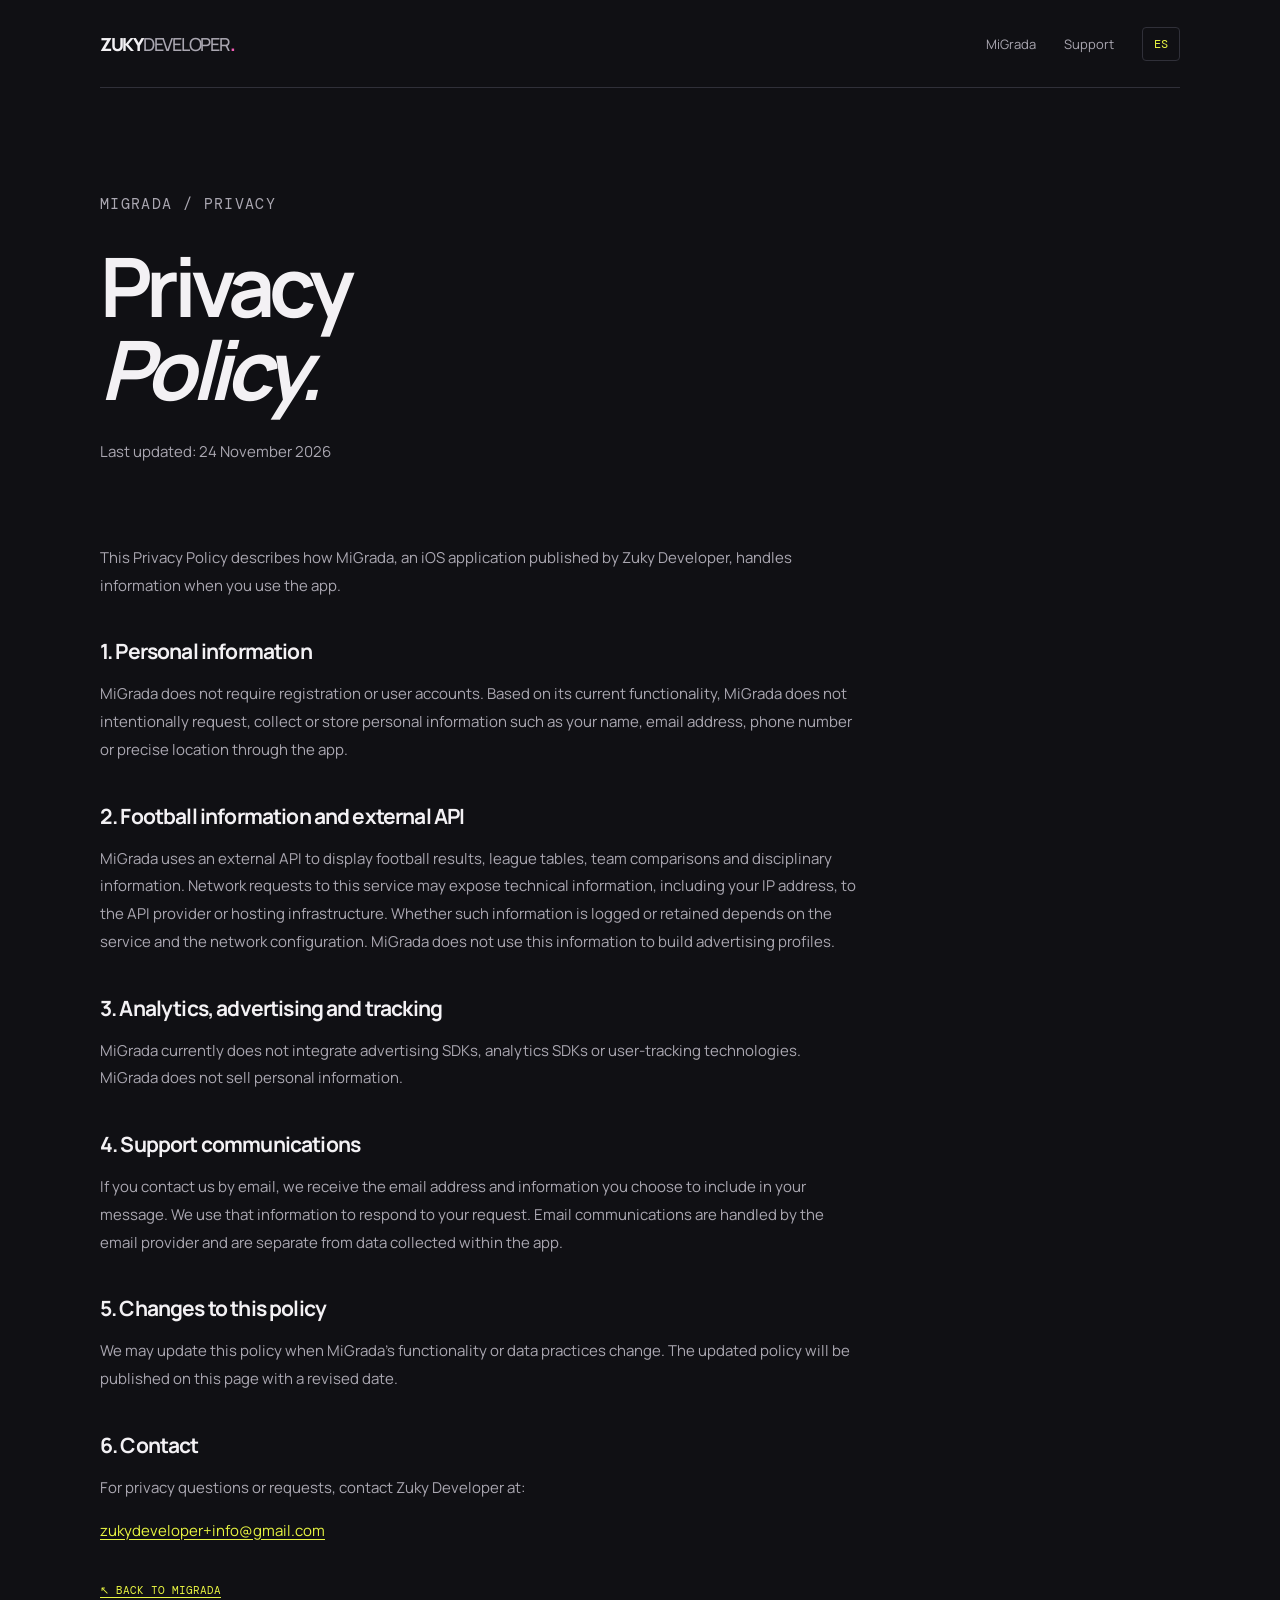
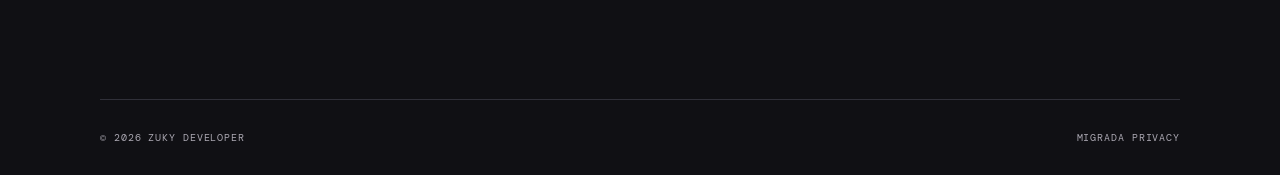
==== apps/migrada/privacy/index.html @ 8ae68ed9 "Add bilingual MiGrada privacy policy" ====
<!doctype html>
<html lang="es">
<head>
  <meta charset="utf-8"><meta name="viewport" content="width=device-width, initial-scale=1">
  <meta name="theme-color" content="#101014">
  <meta name="description" content="Política de privacidad de MiGrada / MiGrada Privacy Policy">
  <title>Política de privacidad de MiGrada — Zuky Developer</title>
  <link rel="stylesheet" href="/assets/site.css"><link rel="icon" href="/assets/favicon.svg">
</head>
<body>
<header class="site-header wrap">
  <a class="wordmark" href="/">ZUKY<span>DEVELOPER</span><i>.</i></a>
  <nav><a href="/apps/migrada/">MiGrada</a><a href="/apps/migrada/support/" data-en="Support" data-es="Soporte">Soporte</a><button class="lang-switch" type="button" aria-label="Change language">EN</button></nav>
</header>
<main class="wrap">
  <section class="page-hero">
    <p class="eyebrow">MIGRADA / PRIVACY</p>
    <h1 data-en="Privacy<br><em>Policy.</em>" data-es="Política de<br><em>privacidad.</em>">Política de<br><em>privacidad.</em></h1>
    <p data-en="Last updated: 24 November 2026" data-es="Última actualización: 24 de noviembre de 2026">Última actualización: 24 de noviembre de 2026</p>
  </section>
  <section class="content">
    <p data-en="This Privacy Policy describes how MiGrada, an iOS application published by Zuky Developer, handles information when you use the app." data-es="Esta Política de Privacidad describe cómo MiGrada, una aplicación para iOS publicada por Zuky Developer, trata la información cuando utilizas la aplicación.">Esta Política de Privacidad describe cómo MiGrada, una aplicación para iOS publicada por Zuky Developer, trata la información cuando utilizas la aplicación.</p>
    <h2 data-en="1. Personal information" data-es="1. Información personal">1. Información personal</h2>
    <p data-en="MiGrada does not require registration or user accounts. Based on its current functionality, MiGrada does not intentionally request, collect or store personal information such as your name, email address, phone number or precise location through the app." data-es="MiGrada no requiere registro ni cuentas de usuario. Según su funcionamiento actual, MiGrada no solicita, recopila ni almacena intencionadamente información personal como tu nombre, dirección de correo electrónico, número de teléfono o ubicación precisa a través de la aplicación.">MiGrada no requiere registro ni cuentas de usuario. Según su funcionamiento actual, MiGrada no solicita, recopila ni almacena intencionadamente información personal como tu nombre, dirección de correo electrónico, número de teléfono o ubicación precisa a través de la aplicación.</p>
    <h2 data-en="2. Football information and external API" data-es="2. Información de fútbol y API externa">2. Información de fútbol y API externa</h2>
    <p data-en="MiGrada uses an external API to display football results, league tables, team comparisons and disciplinary information. Network requests to this service may expose technical information, including your IP address, to the API provider or hosting infrastructure. Whether such information is logged or retained depends on the service and the network configuration. MiGrada does not use this information to build advertising profiles." data-es="MiGrada utiliza una API externa para mostrar resultados de fútbol, clasificaciones, comparativas entre equipos e información disciplinaria. Las solicitudes de red a este servicio pueden revelar información técnica, incluida tu dirección IP, al proveedor de la API o a la infraestructura de alojamiento. El posible registro o conservación de esa información depende del servicio y de la configuración de red. MiGrada no utiliza esta información para crear perfiles publicitarios.">MiGrada utiliza una API externa para mostrar resultados de fútbol, clasificaciones, comparativas entre equipos e información disciplinaria. Las solicitudes de red a este servicio pueden revelar información técnica, incluida tu dirección IP, al proveedor de la API o a la infraestructura de alojamiento. El posible registro o conservación de esa información depende del servicio y de la configuración de red. MiGrada no utiliza esta información para crear perfiles publicitarios.</p>
    <h2 data-en="3. Analytics, advertising and tracking" data-es="3. Analítica, publicidad y seguimiento">3. Analítica, publicidad y seguimiento</h2>
    <p data-en="MiGrada currently does not integrate advertising SDKs, analytics SDKs or user-tracking technologies. MiGrada does not sell personal information." data-es="Actualmente, MiGrada no integra SDK de publicidad, SDK de analítica ni tecnologías de seguimiento de usuarios. MiGrada no vende información personal.">Actualmente, MiGrada no integra SDK de publicidad, SDK de analítica ni tecnologías de seguimiento de usuarios. MiGrada no vende información personal.</p>
    <h2 data-en="4. Support communications" data-es="4. Comunicaciones de soporte">4. Comunicaciones de soporte</h2>
    <p data-en="If you contact us by email, we receive the email address and information you choose to include in your message. We use that information to respond to your request. Email communications are handled by the email provider and are separate from data collected within the app." data-es="Si contactas con nosotros por correo electrónico, recibimos tu dirección de correo y la información que decidas incluir en el mensaje. Utilizamos esa información para responder a tu solicitud. Las comunicaciones por correo son gestionadas por el proveedor de correo y son independientes de los datos recogidos dentro de la aplicación.">Si contactas con nosotros por correo electrónico, recibimos tu dirección de correo y la información que decidas incluir en el mensaje. Utilizamos esa información para responder a tu solicitud. Las comunicaciones por correo son gestionadas por el proveedor de correo y son independientes de los datos recogidos dentro de la aplicación.</p>
    <h2 data-en="5. Changes to this policy" data-es="5. Cambios en esta política">5. Cambios en esta política</h2>
    <p data-en="We may update this policy when MiGrada's functionality or data practices change. The updated policy will be published on this page with a revised date." data-es="Podemos actualizar esta política cuando cambien las funcionalidades de MiGrada o las prácticas de tratamiento de datos. La versión actualizada se publicará en esta página con una nueva fecha.">Podemos actualizar esta política cuando cambien las funcionalidades de MiGrada o las prácticas de tratamiento de datos. La versión actualizada se publicará en esta página con una nueva fecha.</p>
    <h2 data-en="6. Contact" data-es="6. Contacto">6. Contacto</h2>
    <p data-en="For privacy questions or requests, contact Zuky Developer at:" data-es="Para consultas o solicitudes relacionadas con la privacidad, contacta con Zuky Developer en:">Para consultas o solicitudes relacionadas con la privacidad, contacta con Zuky Developer en:</p>
    <p><a href="mailto:zukydeveloper+info@gmail.com">zukydeveloper+info@gmail.com</a></p>
    <a class="back-link" href="/apps/migrada/" data-en="↖ BACK TO MIGRADA" data-es="↖ VOLVER A MIGRADA">↖ VOLVER A MIGRADA</a>
  </section>
</main>
<footer class="site-footer wrap"><span>© <span id="year">2026</span> ZUKY DEVELOPER</span><span>MIGRADA PRIVACY</span></footer>
<script src="/assets/site.js"></script>
</body>
</html>
---- assets/site.css ----
@import url('https://fonts.googleapis.com/css2?family=DM+Mono:wght@400;500&family=Manrope:wght@400;500;600;700;800&display=swap');
:root{color-scheme:dark;--bg:#101014;--panel:#19191f;--line:#303039;--text:#f3f1f4;--muted:#aaa7b1;--pink:#f15bb5;--yellow:#e9f542;--mono:'DM Mono',monospace;--sans:'Manrope',Arial,sans-serif}
*{box-sizing:border-box}html{scroll-behavior:smooth}body{margin:0;background:var(--bg);color:var(--text);font-family:var(--sans);-webkit-font-smoothing:antialiased}a{color:inherit;text-decoration:none}.wrap{width:min(1080px,calc(100% - 48px));margin-inline:auto}.site-header{height:88px;display:flex;align-items:center;justify-content:space-between;border-bottom:1px solid var(--line)}.wordmark{font-weight:800;letter-spacing:-.07em;font-size:18px}.wordmark span{font-weight:500;color:var(--muted)}.wordmark i{font-style:normal;color:var(--pink)}nav{display:flex;align-items:center;gap:28px;font-size:13px;color:var(--muted)}nav a:hover,.text-link:hover,.email-link:hover{color:var(--yellow)}.lang-switch{border:1px solid var(--line);background:transparent;color:var(--yellow);padding:8px 11px;border-radius:4px;font:12px var(--mono);cursor:pointer}.hero{position:relative;padding:112px 0 126px;overflow:hidden}.eyebrow,.project-index,.project-tags,.site-footer,.muted{font:11px var(--mono);letter-spacing:.09em}.eyebrow{color:var(--muted);display:flex;align-items:center;gap:10px}.status-dot,.project-state i{width:7px;height:7px;border-radius:50%;background:var(--yellow);display:inline-block;box-shadow:0 0 12px #e9f54266}.hero h1{font-size:clamp(58px,9vw,112px);line-height:.99;letter-spacing:-.075em;margin:34px 0 24px;font-weight:600;position:relative;z-index:1}.hero h1 em,.contact-section h2 em{font-style:normal;color:var(--pink)}.hero-copy{font-size:16px;line-height:1.8;color:var(--muted);max-width:490px}.text-link{display:inline-flex;gap:12px;align-items:center;margin-top:24px;font-size:13px;font-weight:700;transition:color .2s}.text-link b{color:var(--yellow)}.hero-mark{position:absolute;right:3%;bottom:42px;font-size:clamp(190px,34vw,390px);font-weight:800;letter-spacing:-.12em;color:#1b1b22;line-height:1;pointer-events:none}.hero-mark span{color:#28202a}.work-section{padding:44px 0 100px}.section-heading{display:flex;align-items:center;justify-content:space-between;border-bottom:1px solid var(--line);padding-bottom:18px}.section-heading .eyebrow{margin:0}.muted{color:var(--muted);letter-spacing:0}.project-card{margin-top:28px;padding:28px;background:var(--panel);border:1px solid #292932;border-radius:8px}.project-top,.project-tags{display:flex;justify-content:space-between;align-items:center}.project-index,.project-tags{color:var(--muted)}.project-state{font:11px var(--mono);color:var(--muted);display:flex;align-items:center;gap:9px}.project-body{display:flex;justify-content:space-between;align-items:center;gap:32px;padding:54px 0 42px}.project-body h2{font-size:clamp(48px,7vw,76px);letter-spacing:-.08em;margin:0 0 12px}.pink{color:var(--pink)}.project-description{max-width:560px;color:var(--muted);line-height:1.8;font-size:14px;margin:0}.project-body .text-link{margin-top:16px}.project-symbol{width:142px;height:142px;flex:0 0 142px;border:1px solid #49404a;border-radius:32px;display:grid;place-items:center;font-size:38px;font-weight:800;letter-spacing:-.09em;transform:rotate(5deg);color:var(--text);background:radial-gradient(circle at 70% 25%,#f15bb52b,transparent 52%)}.project-symbol span{color:var(--yellow)}.project-tags{justify-content:flex-start;gap:22px;border-top:1px solid var(--line);padding-top:18px}.contact-section{padding:58px 0 110px;border-top:1px solid var(--line)}.contact-section h2{font-size:clamp(52px,8vw,88px);line-height:1;letter-spacing:-.075em;margin:30px 0}.email-link{font:13px var(--mono);color:var(--yellow);overflow-wrap:anywhere}.site-footer{min-height:76px;border-top:1px solid var(--line);display:flex;align-items:center;justify-content:space-between;color:var(--muted);font-size:10px}.page-hero{padding:88px 0 48px}.page-hero h1{font-size:clamp(48px,8vw,82px);letter-spacing:-.07em;line-height:1.02;margin:26px 0}.page-hero p,.content p,.content li{color:var(--muted);line-height:1.85;font-size:15px}.content{max-width:760px;padding-bottom:100px}.content h2{font-size:21px;letter-spacing:-.04em;margin:38px 0 10px}.content a{color:var(--yellow);text-decoration:underline;text-underline-offset:3px}.back-link{font:11px var(--mono);color:var(--muted);display:inline-block;margin-top:24px}.notice{border:1px solid #45412a;background:#e9f5420b;padding:18px;border-radius:6px;color:var(--muted);line-height:1.7}.notice strong{color:var(--yellow)}@media(max-width:640px){.wrap{width:min(100% - 36px,1080px)}.site-header{height:72px}.wordmark{font-size:15px}nav{gap:16px}.hero{padding:88px 0 105px}.hero-copy{font-size:14px}.hero-mark{right:-8%;bottom:30px}.project-card{padding:20px}.project-body{padding:42px 0 32px}.project-symbol{width:86px;height:86px;flex-basis:86px;border-radius:22px;font-size:25px}.project-description{font-size:13px}.project-tags{gap:12px;font-size:9px}.site-footer{font-size:8px}.section-heading .muted{font-size:9px}}
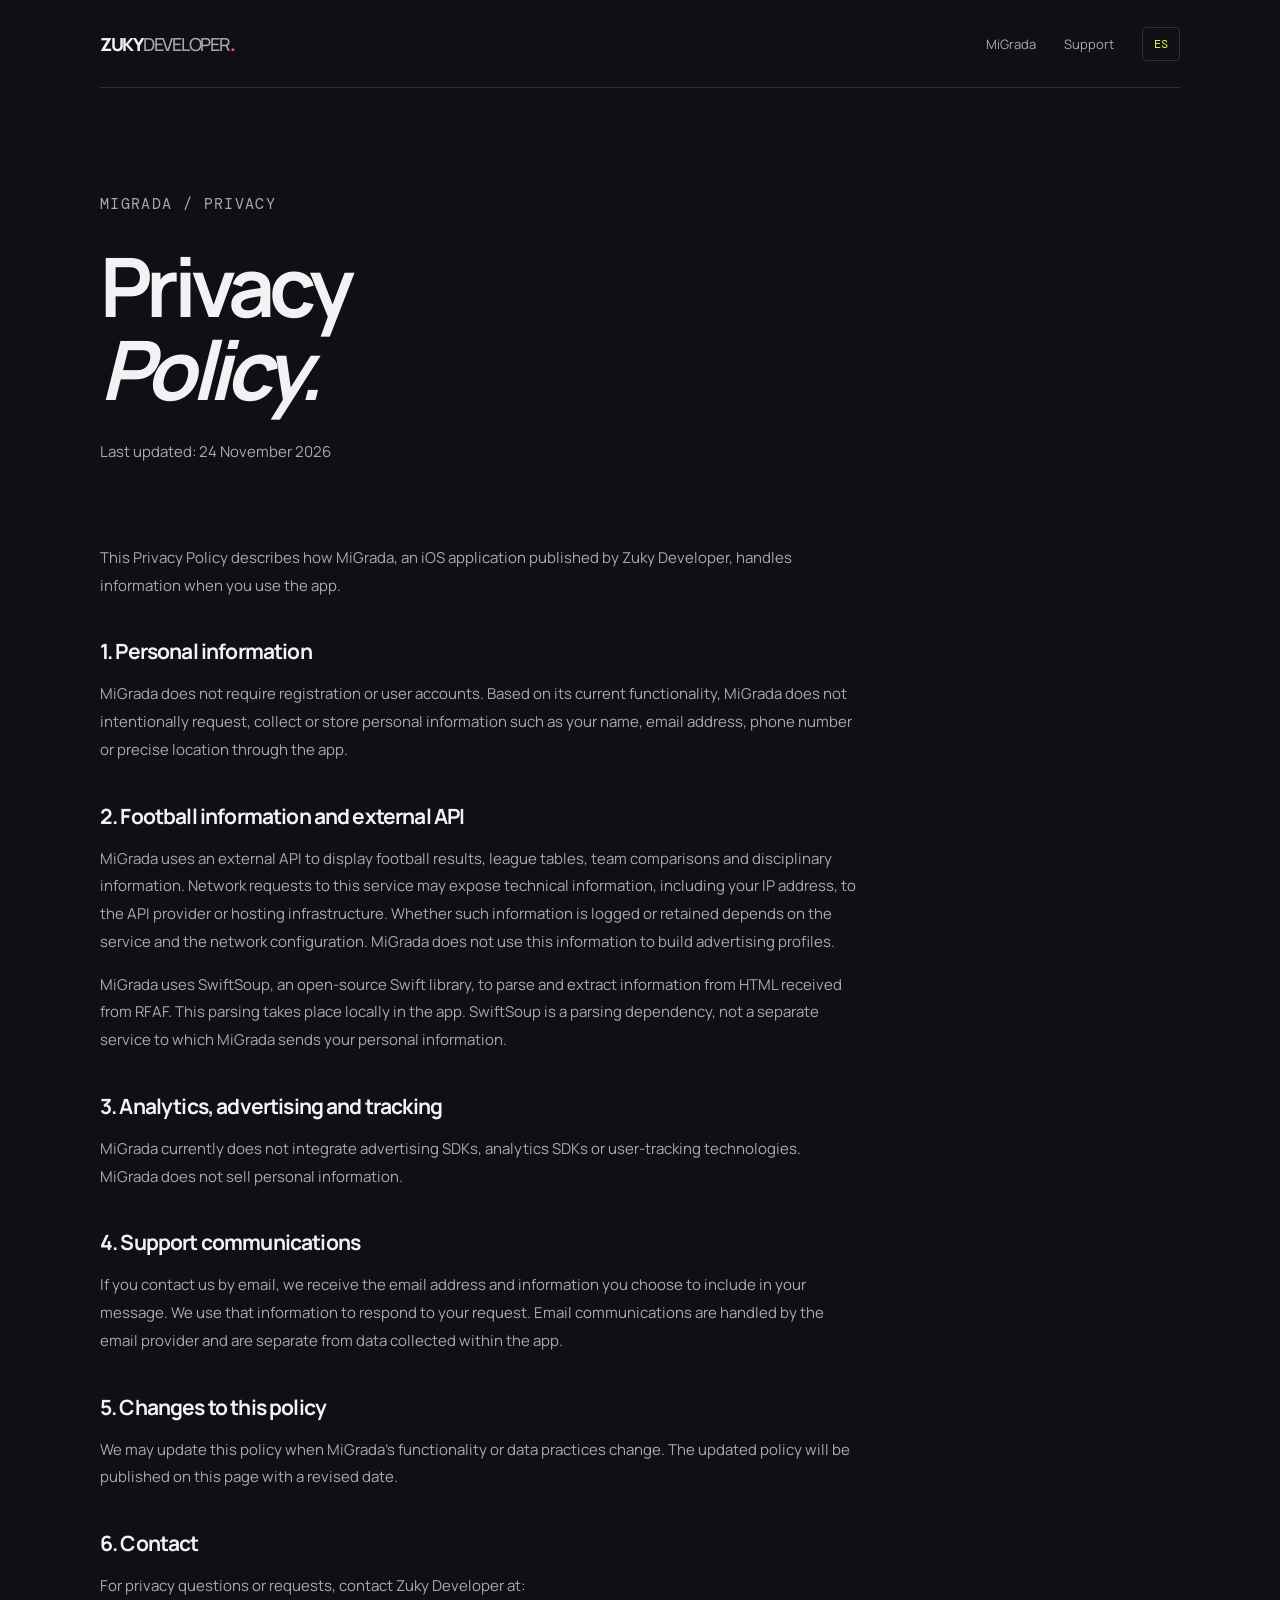
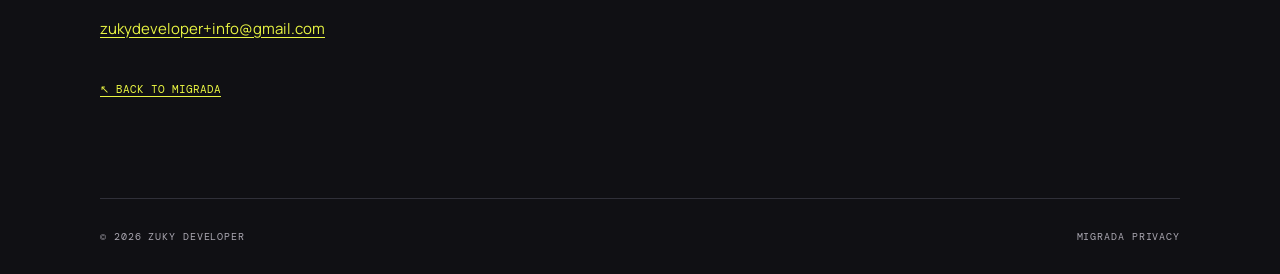
==== commit 4f3bc578: "Disclose local SwiftSoup HTML parsing in privacy policy" ====
--- a/apps/migrada/privacy/index.html
+++ b/apps/migrada/privacy/index.html
@@ -24,6 +24,7 @@
     <p data-en="MiGrada does not require registration or user accounts. Based on its current functionality, MiGrada does not intentionally request, collect or store personal information such as your name, email address, phone number or precise location through the app." data-es="MiGrada no requiere registro ni cuentas de usuario. Según su funcionamiento actual, MiGrada no solicita, recopila ni almacena intencionadamente información personal como tu nombre, dirección de correo electrónico, número de teléfono o ubicación precisa a través de la aplicación.">MiGrada no requiere registro ni cuentas de usuario. Según su funcionamiento actual, MiGrada no solicita, recopila ni almacena intencionadamente información personal como tu nombre, dirección de correo electrónico, número de teléfono o ubicación precisa a través de la aplicación.</p>
     <h2 data-en="2. Football information and external API" data-es="2. Información de fútbol y API externa">2. Información de fútbol y API externa</h2>
     <p data-en="MiGrada uses an external API to display football results, league tables, team comparisons and disciplinary information. Network requests to this service may expose technical information, including your IP address, to the API provider or hosting infrastructure. Whether such information is logged or retained depends on the service and the network configuration. MiGrada does not use this information to build advertising profiles." data-es="MiGrada utiliza una API externa para mostrar resultados de fútbol, clasificaciones, comparativas entre equipos e información disciplinaria. Las solicitudes de red a este servicio pueden revelar información técnica, incluida tu dirección IP, al proveedor de la API o a la infraestructura de alojamiento. El posible registro o conservación de esa información depende del servicio y de la configuración de red. MiGrada no utiliza esta información para crear perfiles publicitarios.">MiGrada utiliza una API externa para mostrar resultados de fútbol, clasificaciones, comparativas entre equipos e información disciplinaria. Las solicitudes de red a este servicio pueden revelar información técnica, incluida tu dirección IP, al proveedor de la API o a la infraestructura de alojamiento. El posible registro o conservación de esa información depende del servicio y de la configuración de red. MiGrada no utiliza esta información para crear perfiles publicitarios.</p>
+    <p data-en="MiGrada uses SwiftSoup, an open-source Swift library, to parse and extract information from HTML received from RFAF. This parsing takes place locally in the app. SwiftSoup is a parsing dependency, not a separate service to which MiGrada sends your personal information." data-es="MiGrada utiliza SwiftSoup, una biblioteca Swift de código abierto, para analizar y extraer información del HTML recibido de RFAF. Este análisis se realiza localmente en la aplicación. SwiftSoup es una dependencia de análisis de contenido, no un servicio independiente al que MiGrada envíe tu información personal.">MiGrada utiliza SwiftSoup, una biblioteca Swift de código abierto, para analizar y extraer información del HTML recibido de RFAF. Este análisis se realiza localmente en la aplicación. SwiftSoup es una dependencia de análisis de contenido, no un servicio independiente al que MiGrada envíe tu información personal.</p>
     <h2 data-en="3. Analytics, advertising and tracking" data-es="3. Analítica, publicidad y seguimiento">3. Analítica, publicidad y seguimiento</h2>
     <p data-en="MiGrada currently does not integrate advertising SDKs, analytics SDKs or user-tracking technologies. MiGrada does not sell personal information." data-es="Actualmente, MiGrada no integra SDK de publicidad, SDK de analítica ni tecnologías de seguimiento de usuarios. MiGrada no vende información personal.">Actualmente, MiGrada no integra SDK de publicidad, SDK de analítica ni tecnologías de seguimiento de usuarios. MiGrada no vende información personal.</p>
     <h2 data-en="4. Support communications" data-es="4. Comunicaciones de soporte">4. Comunicaciones de soporte</h2>
